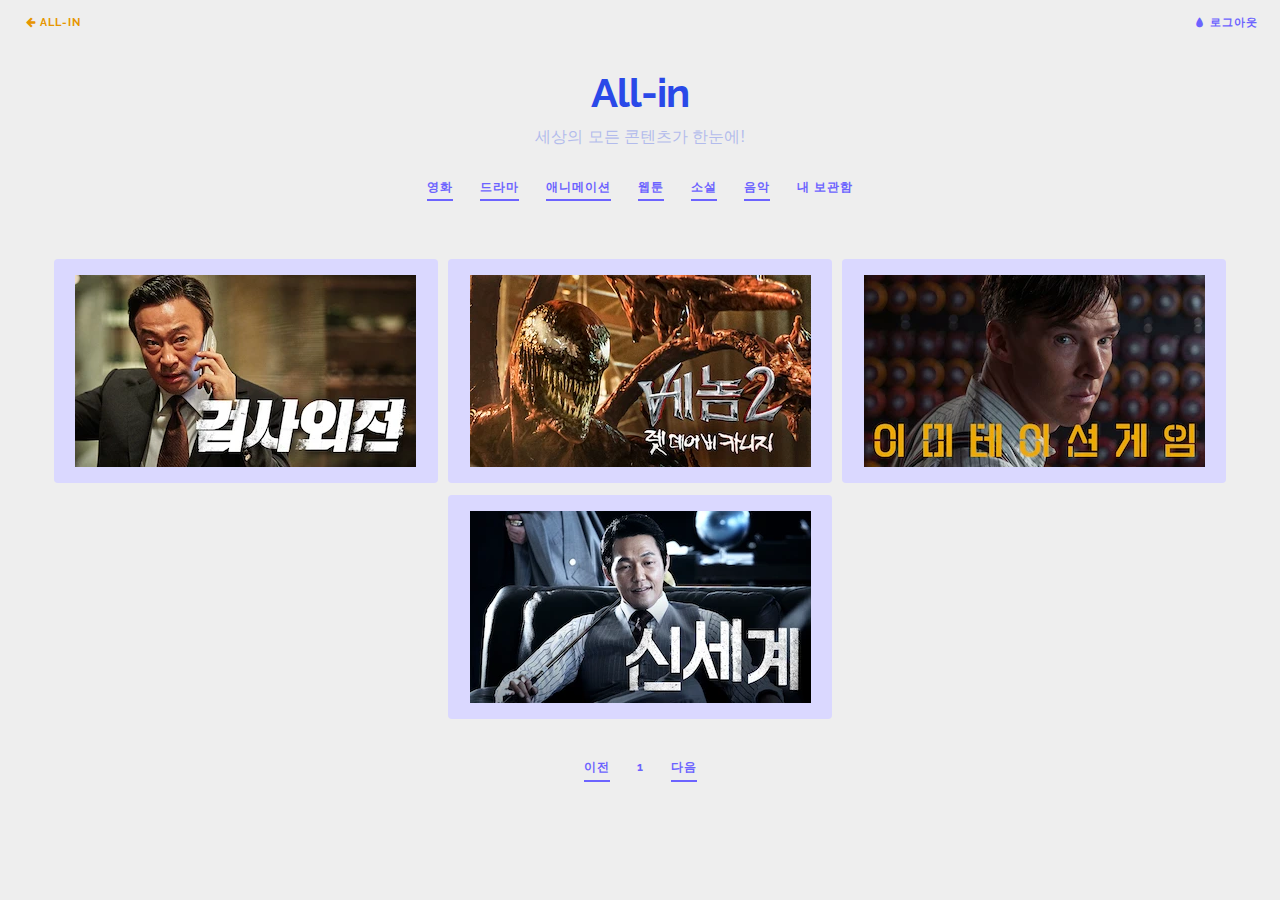
==== 내 보관함.html @ 1d8c7d5a "Add files via upload" ====
<!DOCTYPE html>
<html lang="en" class="no-js">
	<head>
		<meta charset="UTF-8" />
		<meta http-equiv="X-UA-Compatible" content="IE=edge">
		<meta name="viewport" content="width=device-width, initial-scale=1">
		<title>All-in | Bottom Area</title>
		<link rel="shortcut icon" href="../favicon.ico">
		<link rel="stylesheet" type="text/css" href="css/normalize.css" />
		<link rel="stylesheet" type="text/css" href="fonts/font-awesome-4.2.0/css/font-awesome.min.css" />
		<link rel="stylesheet" type="text/css" href="css/demo.css" />
		<link rel="stylesheet" type="text/css" href="css/bottom-area.css" />
		<script src="js/modernizr.custom.js"></script>
	</head>
	<body>
		<div class="container">
			<!-- Top Navigation -->
			<div class="codrops-top clearfix">
				<a class="codrops-icon codrops-icon-prev" href="index.html"><span>All-in</span></a>
				<span class="right"><a class="codrops-icon codrops-icon-drop" href="index.html"><span>로그아웃</span></a></span>
			</div>
			<div class="content">
				<header class="codrops-header">
					<h1>All-in <span>세상의 모든 콘텐츠가 한눈에!</span></h1>
					<nav class="codrops-demos">
						<a href="index.html">영화</a>
						<a href="sidebar.html">드라마</a>
						<a href="page-scale.html">애니메이션</a>
						<a href="modal.html">웹툰</a>
						<a href="icons.html">소설</a>
						<a href="bottom-slide.html">음악</a>
						<a class="current-demo" a href="내 보관함.html">내 보관함	</a>
					</nav>
				</header>
				<div id="grid" class="grid clearfix">
					<div class="grid__item"><a href="https://www.netflix.com/search?q=%EB%B2%A0%EB%86%88"></a><img src="img/영화/검사외전.png"></a></div>
					<div class="grid__item"><img src="img/영화/베놈.png"></i></div>
					<div class="grid__item"><img src="img/영화/이미테이션 게임.png"></i></div>
					<div class="grid__item"><img src="img/영화/신세계.png"></i></div>
					
				
					<div class="content">
						<header class="codrops-header">
							<h1> </h1>
							<nav class="codrops-demos">
								<a href="sidebar.html">이전</a>
								<a class="current-demo" href="index.html">1</a>
								
								<a href="reveal.html">다음	</a>
				</div>
				<!-- Related demos -->
				
			</div><!-- /content -->
		</div><!-- /container -->
		<div id="drop-area" class="drop-area">
			<div>
				<div class="drop-area__item"><div class="dummy"></div></div>
				<div class="drop-area__item"><div class="dummy"></div></div>
				<div class="drop-area__item"><div class="dummy"></div></div>
				<div class="drop-area__item"><div class="dummy"></div></div>
			</div>
		</div>
		<div class="drop-overlay"></div>
		<script src="js/draggabilly.pkgd.min.js"></script>
		<script src="js/dragdrop.js"></script>
		
	</body>
</html>
---- css/demo.css ----
@import url(http://fonts.googleapis.com/css?family=Raleway:200,400,700);

@font-face {
	font-weight: normal;
	font-style: normal;
	font-family: 'codropsicons';
	src:url('../fonts/codropsicons/codropsicons.eot');
	src:url('../fonts/codropsicons/codropsicons.eot?#iefix') format('embedded-opentype'),
		url('../fonts/codropsicons/codropsicons.woff') format('woff'),
		url('../fonts/codropsicons/codropsicons.ttf') format('truetype'),
		url('../fonts/codropsicons/codropsicons.svg#codropsicons') format('svg');
}

*, *:after, *:before { -webkit-box-sizing: border-box; box-sizing: border-box; }
.clearfix:before, .clearfix:after { content: ''; display: table; }
.clearfix:after { clear: both; }

body {
	background: #EEEEEE;
	color: #2A49E8	;
	color: ;
	font-weight: 400;
	font-size: 1em;
	font-family: 'Raleway', Arial, sans-serif;
}

a {
	color: #6C63FF	;
	text-decoration: none;
	outline: none;
}

a:hover, a:focus {
	color: #e69600	;
}

.skin-1 { background: #ccd1d5; color: #fff; }
.skin-1 a { color: #3498db; }
.skin-1 a:hover, .skin-1 a:focus { color: #2980b9; }

.skin-2 { background: #333; color: #fff; }
.skin-2 a { color: #edaa62; }
.skin-2 a:hover, .skin-2 a:focus { color: #fff; }

.skin-3 { background: #f1f1f1; color: #6C7A89; }
.skin-3 a { color: #475463; }
.skin-3 a:hover, .skin-3 a:focus { color: #6C7A89; }

.skin-4 { background: #434d55; color: #eee; }
.skin-4 a { color: #2fa0ec; }
.skin-4 a:hover, .skin-4 a:focus { color: #eee; }

.skin-5 { background: #f9f6ee; color: #aaaa9f; }
.skin-5 a { color: #62b989; }
.skin-5 a:hover, .skin-4 a:focus { color: #737369; }

.skin-6 { background: #fff; color: #474843; }
.skin-6 a { color: #ff7474; }
.skin-6 a:hover, .skin-6 a:focus { color: #474843; }

.content {
	max-width: 1290px;
	margin: 0 auto;
	text-align: center;
	-webkit-touch-callout: none;
	-webkit-user-select: none;
	-khtml-user-select: none;
	-moz-user-select: none;
	-ms-user-select: none;
	user-select: none;
}

/* Header */
.codrops-header {
	padding: 0 1em 3em;
	letter-spacing: -1px;
}

.codrops-header h1 {
	font-weight: 700;
	font-size: 2.5em;
	line-height: 1;
}

.codrops-header h1 span {
	display: block;
	font-size: 40%;
	margin-top: 1em;
	font-weight: 400;
	font-family: 'Helvetica Neue', Helvetica, Arial, sans-serif;
	opacity: 0.3;
	letter-spacing: 0px;
}

/* To Navigation Style */
.codrops-top {
	width: 100%;
	text-transform: uppercase;
	font-weight: 700;
	font-size: 0.69em;
	line-height: 2.2;
}

.codrops-top a {
	display: inline-block;
	padding: 1em 2em;
	text-decoration: none;
	letter-spacing: 1px;
}

.codrops-top span.right {
	float: right;
}

.codrops-top span.right a {
	display: block;
	float: left;
}

.codrops-icon:before {
	margin: 0 4px;
	text-transform: none;
	font-weight: normal;
	font-style: normal;
	font-variant: normal;
	font-family: 'codropsicons';
	line-height: 1;
	speak: none;
	-webkit-font-smoothing: antialiased;
}

.codrops-icon-drop:before {
	content: "\e001";
}

.codrops-icon-prev:before {
	content: "\e004";
}

/* Codrops demo links */
.codrops-demos a {
	font-weight: 700;
	text-transform: uppercase;
	letter-spacing: 1px;
	padding: 0.3em 0;
	margin: 0.25em 1em;
	font-size: 0.75em;
	display: inline-block;
	border-bottom: 2px solid rgba(0,0,0,0.2);
	border-color: initial;
}

.codrops-demos a.current-demo {
	border-bottom-color: transparent;
}

/* Related demos */
.related {
	text-align: center;
	padding-top: 6em;
}

.related p {
	font-size: 1.15em;
}

.related > a {
	vertical-align: top;
	width: calc(100% - 20px);
	max-width: 340px;
	display: inline-block;
	text-align: center;
	margin: 20px 10px;
	padding: 25px;
}

.related a img {
	max-width: 100%;
	opacity: 0.8;
	border-radius: 4px;
}

.related a:hover img,
.related a:active img {
	opacity: 1;
}

.related a h3 {
	margin: 0;
	padding: 0.5em 0 0.3em;
	max-width: 300px;
	text-align: left;
}

@media screen and (max-width: 27em) {
	.codrops-header,
	.related {
		font-size: 75%;
	}
	.codrops-icon {
		font-size: 1.5em;
	}
	.codrops-icon span {
		display: none;
	}
}
---- css/bottom-area.css ----
.ott {
	width: auto; 
	height: auto;
}




.grid {
	margin: 0 auto;
	max-width: 100em;
	padding: 0 1em;
}

.grid__item {
	font-size: 2em;
	display: inline-block;
	margin: 0.2em 0.1em;
	padding-top: 0.5em;
	width: 12em;
	height: 7em;
	border-radius: 4px;
	background: #dad8ff	;
	color: #76737C;
	text-align: center;
}

.grid__item:hover {
	cursor: move;
	cursor: -webkit-grab;
	cursor: grab;
}

.grid__item:active {
	cursor: -webkit-grabbing;
	cursor: grabbing;
}

.is-dragging {
	background: #4e4c52;
}

.is-active {
	z-index: 100;
}

.is-dropped {
	opacity: 0;
	-webkit-transform: scale3d(0.7,0.7,1) !important;
	transform: scale3d(0.7,0.7,1) !important;
}

.is-complete {
	opacity: 1;
	-webkit-transition: opacity 0.3s, -webkit-transform 0.3s !important;
	transition: opacity 0.3s, transform 0.3s !important;
	-webkit-transform: scale3d(1,1,1) !important;
	transform: scale3d(1,1,1) !important;
}

.animate {
	-webkit-transition: all 0.3s ease-out;
	transition: all 0.3s ease-out;
}

.drop-area {
	position: fixed;
	top: 100%;
	left: 0;
	z-index: 99;
	width: 100%;
	height: 17em;
	background: #cc6055;
	text-align: center;
	-webkit-transition: -webkit-transform 0.5s cubic-bezier(0.6,0,0.4,1);
	transition: transform 0.5s cubic-bezier(0.6,0,0.4,1);
	-webkit-transform: translate3d(0,20px,0);
	transform: translate3d(0,20px,0);
}

.drop-area.show {
	-webkit-transform: translate3d(0,-100%,0);
  transform: translate3d(0,-100%,0);
}

.drop-area > div {
	width: 100%;
	height: 100%;
	-webkit-transition: -webkit-transform 0.4s 0.3s;
	transition: transform 0.4s 0.3s;
	-webkit-transform: translate3d(0,50%,0);
	transform: translate3d(0,50%,0);
}

.drop-area.show > div {
	-webkit-transform: translate3d(0,0,0);
	transform: translate3d(0,0,0);
}

.drop-area__item {
	position: relative;
	display: inline-block;
	margin: 1.25em 1% 1% 1%;
	max-width: 13em;
	width: 20%;
	height: 12em;
	border-radius: 4px;
	background: rgba(0,0,0,0.1);
	-webkit-transition: -webkit-transform 0.3s, background 0.3s;
	transition: transform 0.3s, background 0.3s;
	-webkit-backface-visibility: hidden;
}

.drop-area__item.highlight {
	background: rgba(0,0,0,0.15);
	-webkit-transform: scale3d(1.08,1.08,1);
	transform: scale3d(1.08,1.08,1);
}

.drop-area__item::before,
.drop-area__item::after {
	position: absolute;
	top: 50%;
	left: 0;
	width: 100%;
	color: rgba(0,0,0,0.15);
	font-size: 1.5em;
	margin-top: -0.35em;
	font-family: FontAwesome;
	pointer-events: none;
}

.drop-area__item::before {
	content: '\f067';
}

.drop-feedback.drop-area__item::before {
	opacity: 0;
	-webkit-transform: scale3d(0,0,1);
	transform: scale3d(0,0,1);
}

.drop-area__item::after {
	color: rgba(255,253,197,0.6);
	content: '\f00c';
	font-size: 3em;
	margin-top: -0.5em;
	opacity: 0;
	-webkit-transition: opacity 0.3s, -webkit-transform 0.3s;
	transition: opacity 0.3s, transform 0.3s;
	-webkit-transform: scale3d(2,2,1);
	transform: scale3d(2,2,1);
}

.drop-feedback.drop-area__item::after {
	opacity: 1;
	-webkit-transform: scale3d(1,1,1);
	transform: scale3d(1,1,1);
}

.dummy,
.dummy::after {
	position: absolute;
	top: 100%;
	left: 0;
	margin: 0.25em 0;
	height: 0.65em;
	border-radius: 2px;
	background: rgba(0,0,0,0.15);
	-webkit-backface-visibility: hidden;
}

.dummy {
	width: 90%;
}

.dummy::after {
	width: 60%;
	content: '';
}

.drop-overlay {
	position: fixed;
	top: 0;
	left: 0;
	width: 100%;
	height: 100%;
	background: rgba(0,0,0,0.3);
	opacity: 0;
	-webkit-transition: opacity 0.3s;
	transition: opacity 0.3s;
	pointer-events: none;
}

.drop-area.show + .drop-overlay {
	opacity: 1;
}

.helper {
	position: absolute !important;
	margin: 0;
}

@media screen and (max-width: 50em) {
	.grid__item {
		font-size: 1.5em;
	}
	.drop-area {
		font-size: 0.6em;
	}
}

@media screen and (max-width: 25.5em) {
	.grid {
		padding: 0 2em;
	}
	.grid__item {
		font-size: 1em;
	}
}
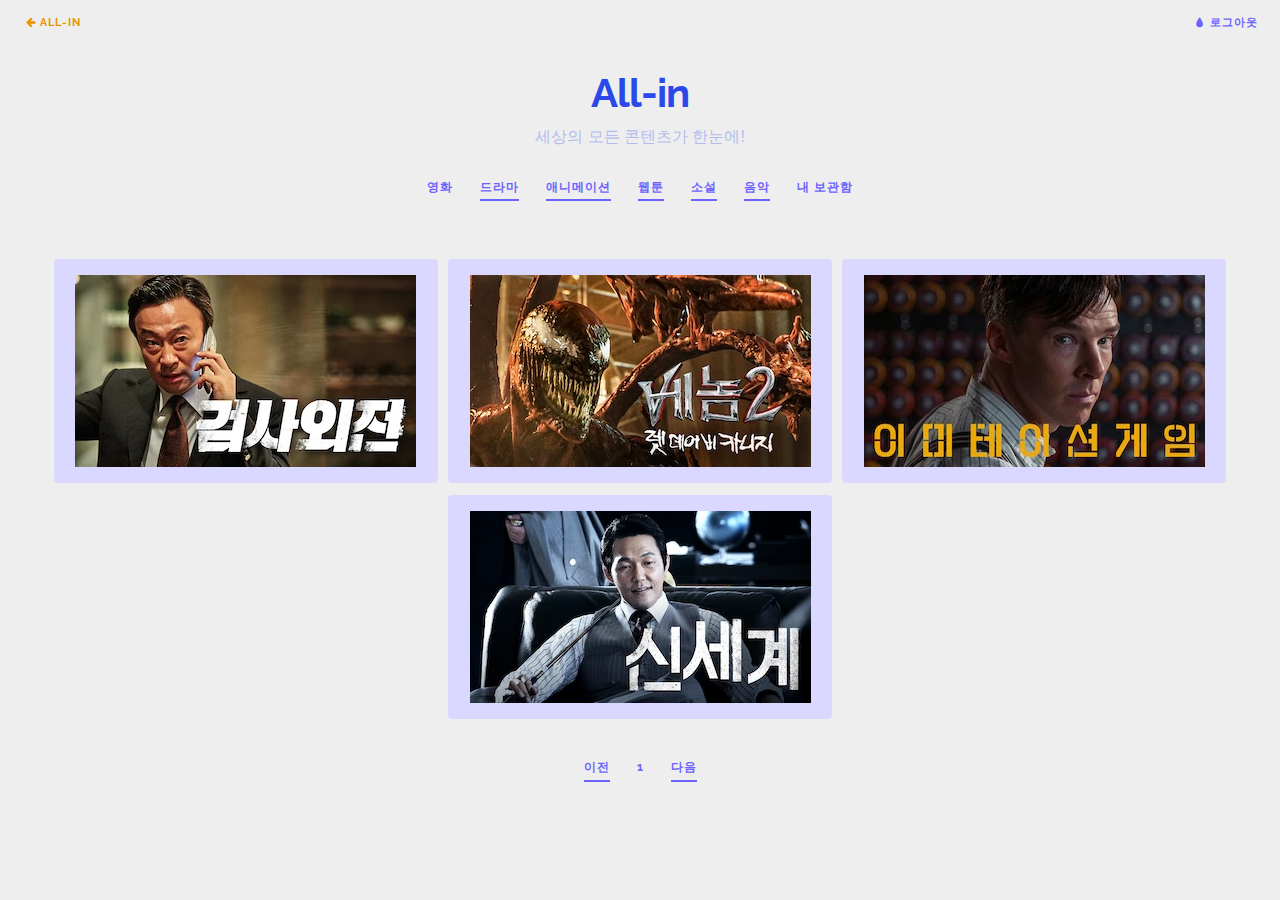
==== commit ad72d231: "Add files via upload" ====
--- a/내 보관함.html
+++ b/내 보관함.html
@@ -23,7 +23,7 @@
 				<header class="codrops-header">
 					<h1>All-in <span>세상의 모든 콘텐츠가 한눈에!</span></h1>
 					<nav class="codrops-demos">
-						<a href="index.html">영화</a>
+						<a class="current-demo" href="index.html">영화</a>
 						<a href="sidebar.html">드라마</a>
 						<a href="page-scale.html">애니메이션</a>
 						<a href="modal.html">웹툰</a>
